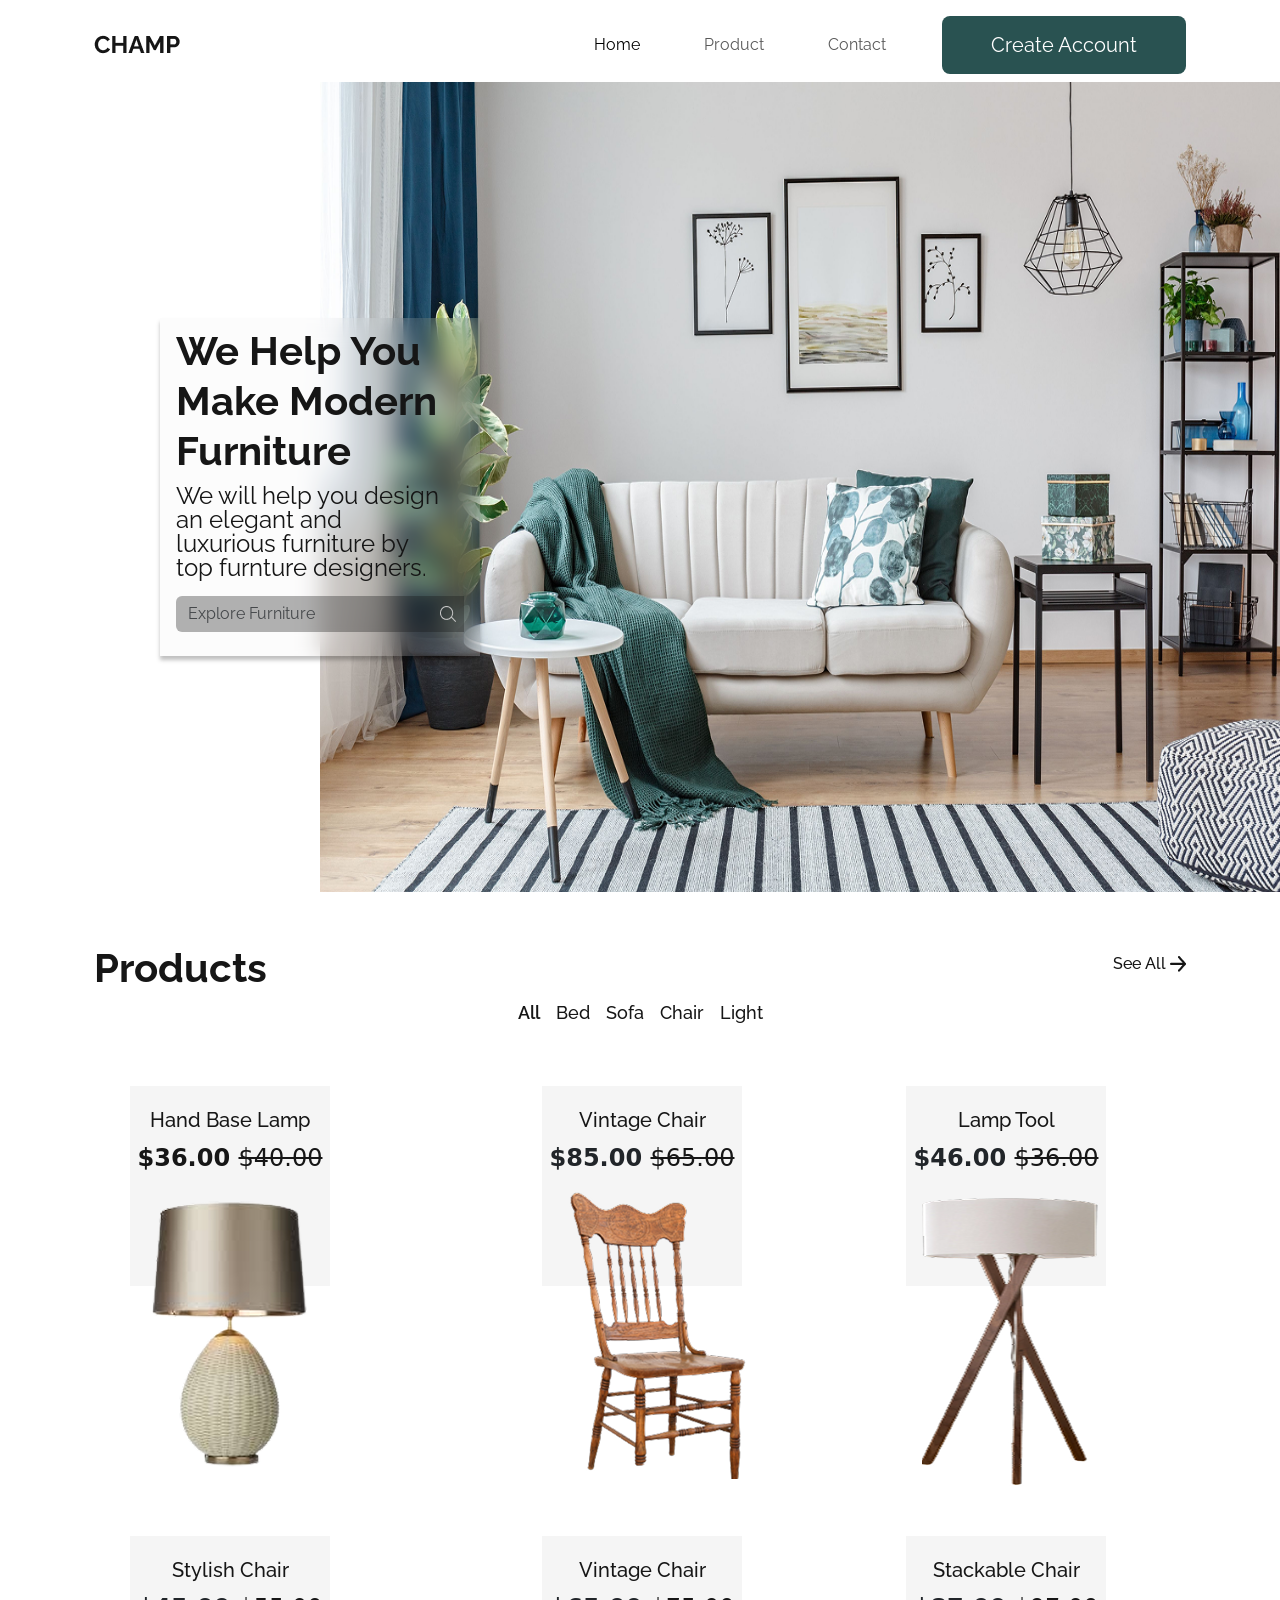
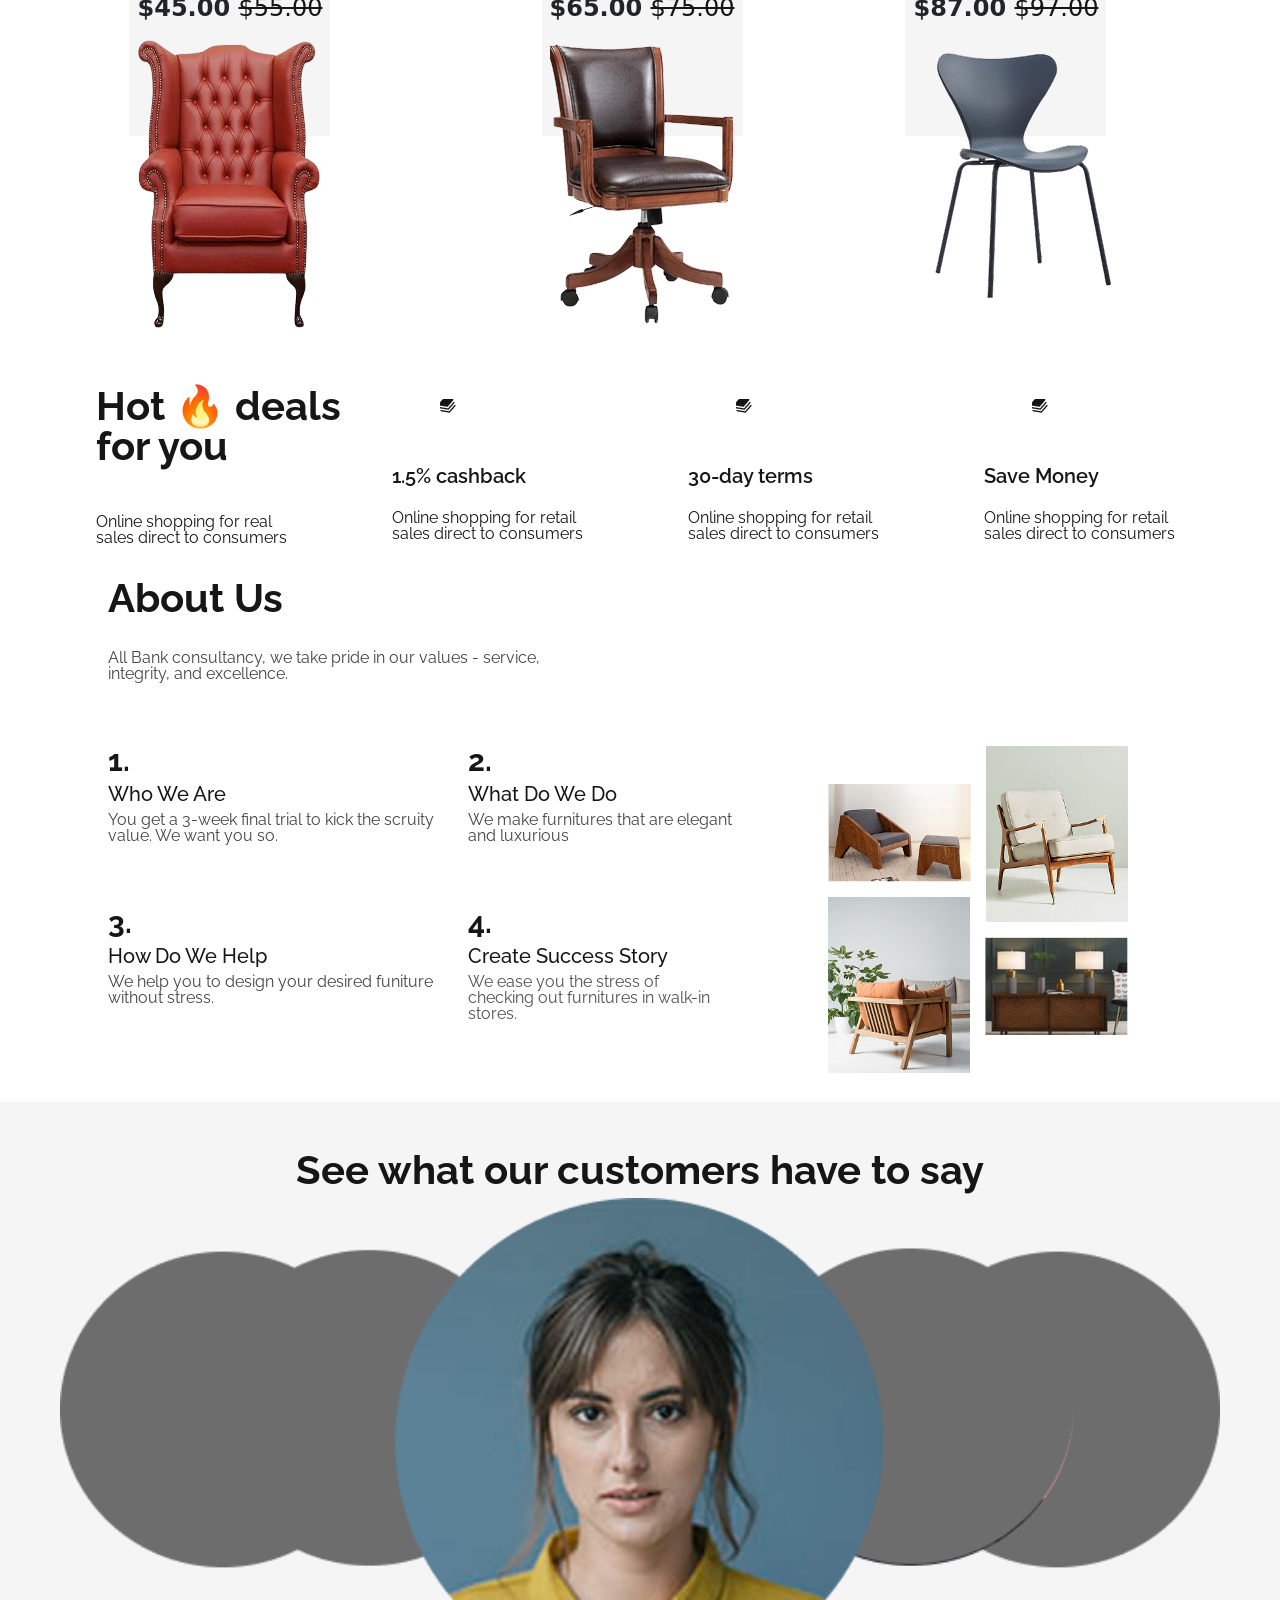
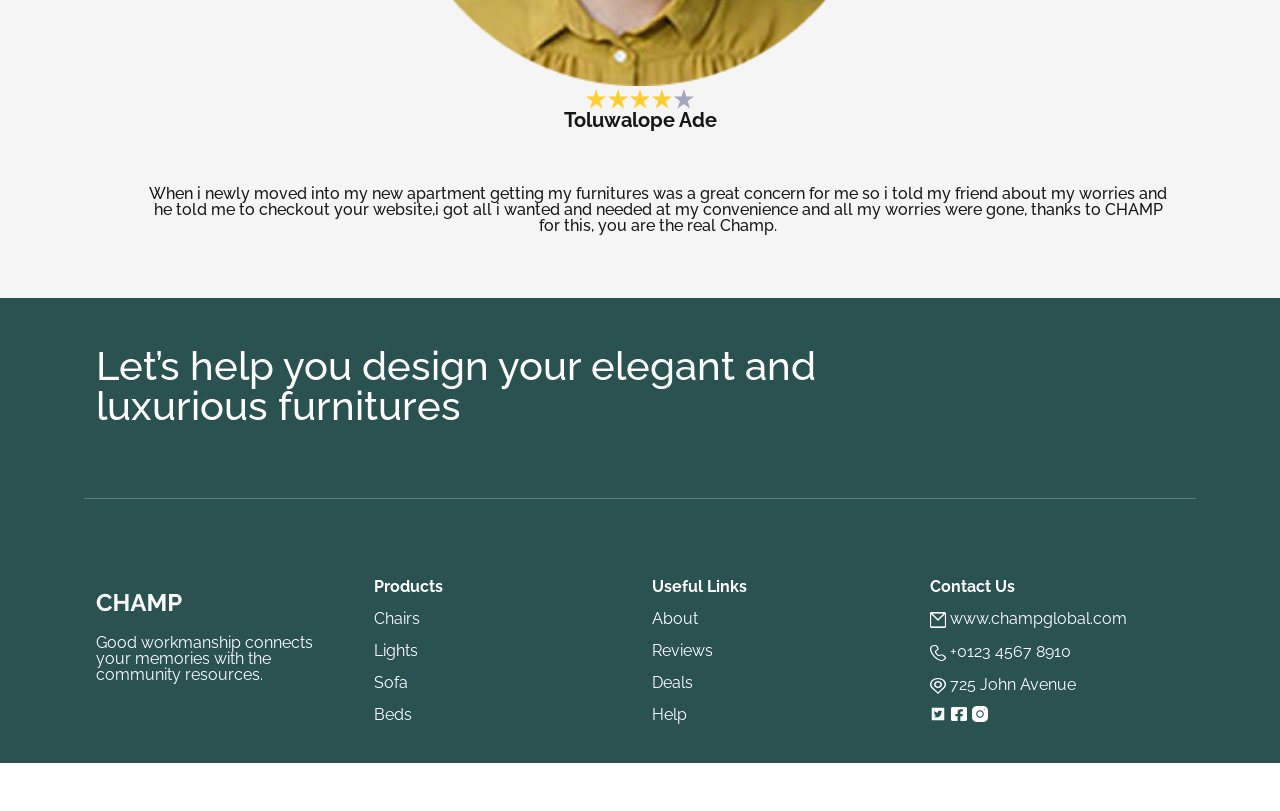
==== Documents/Programming-Lesson/champ/index.html @ 99aae1b8 "Initial commit" ====
<!DOCTYPE html>
<html lang="en">

<head>
    <meta charset="UTF-8">
    <meta name="viewport" content="width=device-width, initial-scale=1.0">
    <title>champ landing page</title>
    <link rel="icon" href="assests/logo.png">
    <link rel="stylesheet" href="./index.css">
    <link rel="preconnect" href="https://fonts.googleapis.com">
    <link rel="preconnect" href="https://fonts.gstatic.com" crossorigin>
    <link href="https://fonts.googleapis.com/css2?family=Raleway:ital,wght@0,100..900;1,100..900&display=swap"
        rel="stylesheet">
    <link href="https://cdn.jsdelivr.net/npm/bootstrap@5.3.8/dist/css/bootstrap.min.css" rel="stylesheet"
        integrity="sha384-sRIl4kxILFvY47J16cr9ZwB07vP4J8+LH7qKQnuqkuIAvNWLzeN8tE5YBujZqJLB" crossorigin="anonymous">
    <script src="https://cdn.jsdelivr.net/npm/bootstrap@5.3.8/dist/js/bootstrap.bundle.min.js"
        integrity="sha384-FKyoEForCGlyvwx9Hj09JcYn3nv7wiPVlz7YYwJrWVcXK/BmnVDxM+D2scQbITxI"
        crossorigin="anonymous"></script>
    <style>
        :root {
            --first-color: #295251;
            --font-family-1: "Raleway", sans-serif;
            --button-size: 0.8rem 2.5rem;
            --color-1: #161616;
            --color-2: #16161654;
            --prod-bg-width: 200px;
            --prod-bg-height: 200px;
            --prod-bg: #C4C4C42B;
            --prod-min-height: 450px;
            --bg-2: #F5F5F5;
            --bg-3: #295251;
            --font: #FFFFFF;
            --pro-height: 100px;
        }


        .button-1 {
            background-color:
                var(--first-color);
        }

        .fontFamily-1 {
            font-family:
                var(--font-family-1);
        }

        .but-size {
            padding: var(--button-size);
        }

        .search-bg {
            background-color:
                var(--color-2);
        }

        .font-color {
            color:
                var(--color-1);
        }

        .mob-h {
            height:
                var(--prod-bg-height);
        }

        .mob-w {
            width: var(--prod-bg-width);
        }

        .prod-bg {
            background-color: var(--prod-bg);
        }

        .prod-min-h {
            min-height: var(--prod-min-height);
        }

        .bg-2 {
            background-color: var(--bg-2);
        }

        .bg-3 {
            background-color: var(--bg-3);
        }
        .font-color-2{
            color: var(--font);
        }
        .text-h {
            max-height: var(--pro-height);
        }
    </style>
</head>

<body id="index.html">
    <div class="w-100! pb-5">
        <section class="section-1">
            <div class="container">
                <nav class="navbar justify-content-between navbar-expand-lg d-flex pt-xl-3 nav-box">
                    <div class="container d-flex justify-content-md-between me-md-0 align-items-center flex-row"
                        id="nav-box">
                        <img src="assests/logo.png" alt="logo" class="d-inline-block align-text-top">
                        <button class="navbar-toggler" type="button" data-bs-toggle="collapse"
                            data-bs-target="#navbarSupportedContent" aria-controls="navbarSupportedContent"
                            aria-expanded="false" aria-label="Toggle navigation">
                            <span class="navbar-toggler-icon"></span>
                        </button>
                        <div class="collapse navbar-collapse ms-md-5 align-items-xl-center" id="navbarSupportedContent">
                            <ul
                                class="navbar-nav mx-auto mb-2 me-xl-0 d-flex justify-content-md-between align-items-center mb-lg-0 gap-lg-5 gap-xl-5 nav-but">
                                <li class="nav-item">
                                    <a class="nav-link active" aria-current="page" href="index.html">Home</a>
                                </li>
                                <li class="nav-item">
                                    <a class="nav-link" href="product.html">Product</a>
                                </li>
                                <li class="nav-item">
                                    <a class="nav-link" href="contact.html">Contact</a>
                                </li>
                                <li class="nav-item">
                                    <button onclick="location.href='sign-in.html'" type="button"
                                        class="btn btn-lg button-1 but-size" id="but-1">Create Account
                                    </button>
                                </li>
                            </ul>
                            <!-- <button type="button" class="btn ms-5 btn-lg" id="but-1">Work with us <img src="Assest/Arrow.png"
                                alt="arrow"></button> -->
                            <!-- <form class="d-flex">
                        <input class="form-control me-2" type="search" placeholder="Search" aria-label="Search">
                        <button class="btn btn-outline-success" type="submit">Search</button>
                    </form> -->
                        </div>
                    </div>
                </nav>
            </div>
            <div class="row-fluid d-xl-flex w-100">
                <div class="col-10 col-md-6 col-xl-3 align-self-center px-4 py-2 px-xl-3" id="search-box">
                    <h1 class="search-head font-color col-9 col-md-7 col-xl-12">We Help You Make Modern Furniture</h1>
                    <p class="search-text font-color col-10 col-md-6 col-xl-11">We will help you design an elegant and
                        luxurious furniture by top furnture designers.</p>
                    <div class="input-group mb-3 col-xl-10" id="help.html">
                        <input type="search" class="form-control border-0 font-color search-bg"
                            placeholder="Explore Furniture" aria-label="Search">
                        <img src="assests/search.png" alt=""
                            class="position-absolute end-0 top-50 translate-middle-y me-2">
                        <!-- <button class="btn btn-outline-secondary p-1 position-relative end-0 search-bg border-0" type="button" id="search-image-button">
                            <img src="assests/search.png" alt="Search" class="position-relative end-100">
                        </button> -->
                    </div>
                </div>
                <div class="col col-xl-">
                    <img src="assests/Rectangle 1.png" alt="" style="height: 90vh;" class="w-100">
                </div>
            </div>
        </section>
        <section>
            <div class="container pt-md-2 pt-xl-5">
                <div class="container d-flex justify-content-between align-items-center">
                    <div class="">
                        <h1 class="prod font-color">Products</h1>
                    </div>
                    <div class="ps-0 ps-md-0 ps-xl-0">
                        <p class="see font-color ms-xl-0"><a href="#" class="see text-decoration-none font-color">See
                                All <img src="assests/Vector.png" alt="arrow"></a></p>
                    </div>
                </div>
                <div>
                    <div class="nav-bar d-flex justify-content-center align-items-center pt-2">
                        <div class=" d-flex justify-content-between pb-3 gap-3">
                            <a href="#" class="product-type text-decoration-none active font-color"
                                aria-current="page">All</a>
                            <a href="#" class="product-type text-decoration-none font-color">Bed</a>
                            <a href="#" class="product-type text-decoration-none font-color">Sofa</a>
                            <a href="#" class="product-type text-decoration-none font-color">Chair</a>
                            <a href="#" class="product-type text-decoration-none font-color">Light</a>
                        </div>
                    </div>
                </div>
                <div class="container row pt-3 pt-xl-5 justify-content-center justify-content-md-between ">
                    <div class="prod-min-h col col-md-6 col-xl-4 px-5 mx-5 mx-md-0">
                        <div class="col-6 d-flex justify-self-center col-md-6 col-xl-4 position-relative ">
                            <div class="prod-bg min-height-50   flex-shrink-0 text-center mob-w mob-h">
                                <p class="product pt-4 font-color">Hand Base Lamp</p>
                                <p class="current-price font-color text-h">$36.00 <span class="previous-price"><del
                                            class="previous-price font-color">$40.00</del></span></p>
                            </div>
                            <div
                                class="d-flex justify-content-center position-absolute top-100 translate-middle-y pt-5">
                                <img src="assests/Product-1.png" alt="Lamp" class="mt-5 mx-2">
                            </div>
                        </div>
                    </div>
                    <div class="prod-min-h col col-md-6 col-xl-4 ps-md-5 ps-xl-5 px-5 mx-5 mx-md-0">
                        <div class="col-10 col-md-6 col-xl-4 position-relative ps-md-5 ps-xl-5">
                            <div class="prod-bg text-center mob-w mob-h">
                                <p class="product pt-4 font-color ">Vintage Chair</p>
                                <p class="current-price">$85.00 <span class="previous-price"><del
                                            class="previous-price font-color">$65.00</del></span></p>
                            </div>
                            <div
                                class="d-flex justify-content-center position-absolute top-100 translate-middle-y mt-5">
                                <img src="assests/product-2.png" alt="chair" class="mt-0 mx-4">
                            </div>
                        </div>
                    </div>
                    <div class="prod-min-h col col-md-6 col-xl-4 ps-xl-5 px-5 mx-5 mx-md-0">
                        <div class="col-10 col-md-6 col-xl-4 position-relative ps-xl-5">
                            <div class="prod-bg text-center mob-w mob-h">
                                <p class="product pt-4 font-color">Lamp Tool</p>
                                <p class="current-price">$46.00 <span class="previous-price"><del
                                            class="previous-price font-color">$36.00</del></span></p>
                            </div>
                            <div
                                class="d-flex justify-content-center position-absolute top-100 translate-middle-y mt-5">
                                <img src="assests/product-3.png" alt="Lamp Tool" class="mt-3 mx-3">
                            </div>
                        </div>
                    </div>
                    <div class="prod-min-h col col-md-6 col-xl-4 ps-md-5 ps-xl-0 px-5 mx-5 mx-md-0">
                        <div class="col-10 col-md-6 col-xl-4 position-relative ps-md-5 ps-xl-5">
                            <div class="prod-bg text-center mob-w mob-h">
                                <p class="product pt-4 font-color">Stylish Chair</p>
                                <p class="current-price">$45.00 <span class="previous-price"><del
                                            class="previous-price font-color">$55.00</del></span></p>
                            </div>
                            <div
                                class="d-flex justify-content-center 
                                position-absolute top-100 translate-middle-y mt-5 px-2">
                                <img src="assests/product-4.png" alt="Stylish chair" class="mt-0">
                            </div>
                        </div>
                    </div>
                    <div class="prod-min-h col col-md-6 col-xl-4 ps-xl-5 px-5 mx-5 mx-md-0">
                        <div class="col-10 col-md-6 col-xl-4 position-relative ps-xl-5">
                            <div class="prod-bg text-center mob-w mob-h">
                                <p class="product pt-4 font-color">Vintage Chair</p>
                                <p class="current-price">$65.00 <span class="previous-price"><del
                                            class="previous-price font-color">$75.00</del></span></p>
                            </div>
                            <div
                                class="d-flex justify-content-center position-absolute top-100 translate-middle-y mt-5">
                                <img src="assests/product-5.png" alt="Vintage chair" class="mt-0 mx-2">
                            </div>
                        </div>
                    </div>
                    <div class="prod-min-h col col-md-6 col-xl-4 ps-md-5 ps-xl-5 px-5 mx-5 mx-md-0">
                        <div class="col-10 col-md-6 col-xl-4 position-relative ps-md-5 pd-xl-5">
                            <div class="prod-bg text-center mob-w mob-h">
                                <p class="product pt-4 font-color">Stackable Chair</p>
                                <p class="current-price">$87.00 <span class="previous-price"><del
                                            class="previous-price font-color">$97.00</del></span></p>
                            </div>
                            <div
                                class="d-flex justify-content-center position-absolute top-100 translate-middle-y mt-5">
                                <img src="assests/Product-6.png" alt="Stackable Chair" class="mt-0 mx-4">
                            </div>
                        </div>
                    </div>
                </div>
            </div>
        </section>
        <section class="ps-xl-3 ps-md-5 ps-xl-5 pb-3" id="deals.html">
            <div class="row w-100 ps-5">
                <div class="col-10 col-md-10 col-xl-3">
                    <h1 class="hot font-color col-xl-12 pb-xl-4">Hot 🔥 deals for you </h1>
                    <p class="deal-text font-color col-12 pb-3 pb-xl-0 pt-xl-3 col-md-5 col-xl-9">Online shopping for
                        real sales
                        direct
                        to consumers</p>
                </div>
                <div class="col col-md-4 col-xl-3">
                    <div class="col align-self-center justify-self-center px-5 pb-2 pb-md-3 pb-xl-5 pt-xl-2">
                        <img src="assests/layer-group.png" alt="icon" class="tre" id="ici">
                    </div>
                    <h5 class="deal-head font-color col-xl-8 pb-2 pb-md-3 pb-xl-3">1.5% cashback</h5>
                    <p class="deal-text font-color col-md-9 col-xl-9">Online shopping for retail sales direct to
                        consumers</p>
                </div>
                <div class="col col-md-4 col-xl-3">
                    <div class="col align-self-center justify-self-center px-5 pb-2 pb-md-3 pb-xl-5 pt-xl-2">
                        <img src="assests/layer-group.png" alt="icon" class="tre" id="ici">
                    </div>
                    <h5 class="deal-head font-color col-xl-6 pb-2 pb-md-3 pb-xl-3">30-day terms</h5>
                    <p class="deal-text font-color col-md-9 col-xl-9">Online shopping for retail sales direct to
                        consumers</p>
                </div>
                <div class="col-6 col-md-4 col-xl-3">
                    <div class="col align-self-center justify-self-center px-5 pb-2 pb-md-3 pb-xl-5 pt-xl-2">
                        <img src="assests/layer-group.png" alt="icon" class="tre" id="ici">
                    </div>
                    <h6 class="deal-head font-color col-xl-6 pb-2 
                    pb-md-3 pb-xl-3">Save Money</h6>
                    <p class="deal-text font-color col-md-9 col-xl-9">Online shopping for retail sales direct to
                        consumers</p>
                </div>
            </div>
        </section>
        <section class="" id="about.html">
            <div class="container ms-md-5">
                <div class="container ps-5 w-100">
                    <div class="col">
                        <h1 class="about pb-4 pb-lg-4 font-color">About Us</h1>
                        <p class="about-text col-md-8 col-lg-6 col-xl-5 pb-4  pb-lg-5 font-color">All Bank consultancy, we take pride in our values - service,
                            integrity,
                            and excellence.</p>
                    </div>
                    <div class="row">
                        <div class="col-xl-8">
                            <div class="row">
                                <div class="col-6 col-xl-6">
                                    <h1 class="num font-color">1.</h1>
                                    <h3 class="about-head font-color">Who We Are</h3>
                                    <p class="about-text pb-4  pb-lg-5  col-md-8 col-xl-12 font-color">You get a 3-week final trial to
                                        kick the
                                        scruity value. We want
                                        you so. </p>
                                </div>
                                <div class="col-6 col-xl-6">
                                    <h1 class="num col-xl-6 font-color">2.</h1>
                                    <h3 class="about-head col-xl-7 font-color">What Do We Do</h3>
                                    <p class="about-text pb-4  pb-lg-5  col-md-8 col-xl-10 font-color">We make furnitures that are
                                        elegant and
                                        luxurious</p>
                                </div>
                                <div class="col col-xl-6">
                                    <h1 class="num font-color">3.</h1>
                                    <h3 class="about-head font-color">How Do We Help</h3>
                                    <p class="about-text pb-4  pb-lg-5  col-md-8 col-xl-12 font-color">We help you to design your
                                        desired funiture
                                        without stress.</p>
                                </div>
                                <div class="col col-xl-6">
                                    <h1 class="num col-xl-6 font-color">4.</h1>
                                    <h3 class="about-head col-xl-9 font-color">Create Success Story</h3>
                                    <p class="about-text pb-4  pb-lg-5  col-md-8 col-xl-9">We ease you the stress of
                                        checking out
                                        furnitures in walk-in
                                        stores.</p>
                                </div>
                            </div>
                        </div>
                        <div class="col col-xl-4 pe-5">
                            <div class="">
                                <img src="assests/Group 248.png" alt="" class="w-100">
                            </div>
                        </div>
                    </div>
                </div>
            </div>
        </section>
        <section class="container-fliud mt-3 py-5 px-2 px-md-4 px-xl-5 bg-2" id="review.html">
            <div class="row justify-content-center text-center">
                <div class="row">
                    <div class="col">
                        <h2 class="rating-head font-color">See what our customers have to say</h2>
                    </div>
                </div>
                <div class="row">
                    <div class="col">
                        <img src="assests/Rater.png" alt="rating" class="w-100">
                    </div>
                </div>
                <div class="row">
                    <div class="col">
                        <img src="assests/star.png" alt="rating">
                    </div>
                </div>
                <div class="row">
                    <div class="col">
                        <h3 class="rater font-color">Toluwalope Ade</h3>
                    </div>
                </div>
                <div class="row justify-content-center">
                    <div class="col pt-4 pt-md-4 pt-xl-5 ps-xl-5">
                        <div class="px-xl-5 text-center w-100">
                            <p class="rate-text font-color">When i newly moved into my new apartment
                                getting my furnitures was a great concern for me so i
                                told my friend about
                                my worries and he told me to checkout your website,i got all i wanted and needed at my
                                convenience
                                and all my worries were gone, thanks to CHAMP for this, you are the real Champ.</p>
                        </div>
                    </div>
                </div>
            </div>
        </section>
        <section class="container-fluid py-3 px-md-5 pt-xl-5 bg-3">
            <div class="row px-xl-5">
                <div class="col-12 pb-3 col-xl-10 pb-xl-5">
                    <h1 class="let font-color-2 col-xl-10 pb-xl-3">Let’s help you design your elegant and luxurious furnitures</h1>
                </div>
                <hr class="font-color-2 pb-xl-5">
                <div class="col pt-xl-3">
                    <div class="row">
                        <div class="col-10 col-xl-3">
                            <img src="assests/Frame 1.png" alt="logo" class="">
                            <h1 class="col col-xl-12 footer-text font-color-2 py-3 py-xl-2">Good workmanship connects your memories with the community resources.</h1>
                        </div>
                        <div class="col-6 col-md-4 col-xl-3">
                            <h3 class="footer-head font-color-2">Products</h3>
                            <ul class="list-unstyled">
                                <li class="footer-text font-color-2 py-2">Chairs</li>
                                <li class="footer-text font-color-2 py-2">Lights</li>
                                <li class="footer-text font-color-2 py-2">Sofa</li>
                                <li class="footer-text font-color-2 py-2">Beds</li>
                            </ul>
                        </div>
                        <div class="col-6 col-md-4 col-xl-3">
                            <h3 class="footer-head font-color-2">Useful Links</h3>
                            <ul class="list-unstyled text-decoration-none">
                                <li class="footer-text font-color-2 py-2"><a href="#about.html" class="text-decoration-none font-color-2">About</a></li>
                                <li class="footer-text font-color-2 py-2"><a href="#review.html" class="text-decoration-none font-color-2">Reviews</a></li>
                                <li class="footer-text font-color-2 py-2"><a href="#deals.html" class="text-decoration-none font-color-2">Deals</a></li>
                                <li class="footer-text font-color-2 py-2"><a href="#help.html" class="text-decoration-none font-color-2">Help</a></li>
                            </ul>
                        </div>
                        <div class="col col-md-4 col-xl-3">
                            <h3 class="footer-head font-color-2">Contact Us</h3>
                            <ul class="list-unstyled">
                                <li class="footer-text font-color-2 py-2"><img src="assests/mail.png" alt="mail"> www.champglobal.com</li>
                                <li class="footer-text font-color-2 py-2"><img src="assests/phone.png" alt="phone"> +0123 4567 8910</li>
                                <li class="footer-text font-color-2 py-2"><img src="assests/location.png" alt="location"> 725 John Avenue</li>
                                <li><img src="assests/ant-design_twitter-square-filled.png" alt="twitter">
                                    <img src="assests/fa-brands_facebook-square.png" alt="facebook">
                                    <img src="assests/teenyicons_instagram-solid.png" alt="instagram">
                                </li>
                            </ul>
                        </div>
                    </div>
                </div>
            </div>
        </section>
    </div>

</body>

</html>
---- Documents/Programming-Lesson/champ/index.css ----
.section-1 {
    height: 100vh;
}


.nav-item {
    font-family: "Raleway", sans-serif;
    font-weight: 400;
    font-style: Regular;
    font-size: 16px;
    leading-trim: NONE;
    line-height: 100%;
    letter-spacing: 0%;
}

#but-1{
    background-color: #295251;
    padding: 0.8rem 3rem;
    color: #ffffff;
}

#but-1:active,
#but-1:focus {
    background-color: #295251;
    padding: 1rem 3rem;
    color: #ffffff;
}


#search-box {
    background-color: rgba(225, 225, 225, 0.1);
    backdrop-filter: blur(12px);
    -webkit-backdrop-filter: blur(12px);
    border: 1px solid #ffffff;
    box-shadow: 0px 4px 4px 0px #00000040;

    @media screen and (max-width:1199px) {
        position: absolute;
        top: 50%;
        left: 50%;
        transform: translate(-50%, -50%);
    }

    @media screen and (min-width: 1200px) {
        position: relative;
        left: 10rem;
        /* padding: 0 2rem ; */
        border: none;
    }
}

.search-head {
    font-family: Raleway;
    font-weight: 700;
    font-style: Bold;
    font-size: 40px;
    leading-trim: NONE;
    line-height: 50px;
    letter-spacing: 0%;
}

.search-text {
    font-family: Raleway;
    font-weight: 400;
    font-style: Regular;
    font-size: 24px;
    leading-trim: NONE;
    line-height: 100%;
    letter-spacing: 0%;

}

.input-group {
    font-family: "Raleway", sans-serif;
    font-weight: 400;
    font-style: Regular;
    font-size: 16px;
    leading-trim: NONE;
    line-height: 100%;
    letter-spacing: 0%;
    text-transform: capitalize;

}

.input-group:placeholder-shown,
.input-group::placeholder {
    font-family: "Raleway", sans-serif;
    font-weight: 400;
    font-style: Regular;
    font-size: 16px;
    leading-trim: NONE;
    line-height: 100%;
    letter-spacing: 0%;
    text-transform: capitalize;

}

/* .form-control{
    background-color: #16161654;
} */

.funiture {
    @media screen and (max-width: 1200px) {}

}

.prod {
    font-family: "Raleway", sans-serif;
    font-weight: 700;
    font-style: Bold;
    font-size: 40px;
    leading-trim: NONE;
    line-height: 100%;
    letter-spacing: 0%;

}

.see {
    font-family: "Raleway", sans-serif;
    font-weight: 500;
    font-style: Medium;
    font-size: 16px;
    leading-trim: NONE;
    line-height: 100%;
    letter-spacing: 0%;

}

.product-type {
    font-family: "Raleway", sans-serif;
    font-weight: 500;
    font-style: Medium;
    font-size: 18px;
    leading-trim: NONE;
    line-height: 100%;
    letter-spacing: 0%;

}

.product-type.active {
    font-weight: 600;
    font-style: SemiBold;
}

/* .prod-bg{
    height: 50% !important;
    width: 100%;
    background-color: red !important;
} */

.product {
    font-family: Raleway;
    font-weight: 500;
    font-style: Medium;
    font-size: 20px;
    leading-trim: NONE;
    line-height: 100%;
    letter-spacing: 3%;

}

.current-price {
    font-family: "Raleway" sans-serif;
    font-weight: 700;
    font-style: Bold;
    font-size: 24px;
    leading-trim: NONE;
    line-height: 100%;
    letter-spacing: 3%;

}

.previous-price {
    font-family: "Raleway" sans-serif;
    font-weight: 400;
    font-style: Regular;
    font-size: 24px;
    leading-trim: NONE;
    line-height: 100%;
    letter-spacing: 3%;

}

.hot {
    font-family: "Raleway", sans-serif;
    font-weight: 700;
    font-style: Bold;
    font-size: 40px;
    leading-trim: NONE;
    line-height: 100%;
    letter-spacing: 0%;

}

.deal-head {
    font-family: "Raleway", sans-serif;
    font-weight: 600;
    font-style: SemiBold;
    font-size: 20px;
    leading-trim: NONE;
    line-height: 100%;
    letter-spacing: 0%;

}

.deal-text {
    font-family: "Raleway", sans-serif;
    font-weight: 400;
    font-style: Regular;
    font-size: 16px;
    leading-trim: NONE;
    line-height: 100%;
    letter-spacing: 0%;
    background: linear-gradient(0deg, #161616, #161616),
}

.about {
    font-family: "Raleway", sans-serif;
    font-weight: 700;
    font-style: Bold;
    font-size: 40px;
    leading-trim: NONE;
    line-height: 100%;
    letter-spacing: 0%;

}

.about-text {
    font-family: "Raleway", sans-serif;
    font-weight: 400;
    font-style: Regular;
    font-size: 16px;
    leading-trim: NONE;
    line-height: 100%;
    letter-spacing: 0%;
    opacity: 0.8;

}

.about-head {
    font-family: "Raleway", sans-serif;
    font-weight: 500;
    font-style: Medium;
    font-size: 20px;
    leading-trim: NONE;
    line-height: 100%;
    letter-spacing: 0%;

}

.num {
    font-family: "Raleway", sans-serif;
    font-weight: 700;
    font-style: Bold;
    font-size: 30px;
    leading-trim: NONE;
    line-height: 100%;
    letter-spacing: 0%;

}

.rating-head {
    font-family: "Raleway", sans-serif;
    font-weight: 700;
    font-style: Bold;
    font-size: 40px;
    leading-trim: NONE;
    line-height: 100%;
    letter-spacing: 0%;
    text-align: center;
}

.rater {
    font-family: "Raleway", sans-serif;
    font-weight: 700;
    font-style: Bold;
    font-size: 20px;
    leading-trim: NONE;
    line-height: 100%;
    letter-spacing: 0%;
    text-align: center;
}

.rate-text {
    font-family: "Raleway", sans-serif;
    font-weight: 500;
    font-style: Medium;
    font-size: 16px;
    leading-trim: NONE;
    line-height: 100%;
    letter-spacing: 0%;
    text-align: center;
}

.let {
    font-family: "Raleway", sans-serif;
    font-weight: 500;
    font-style: Medium;
    font-size: 40px;
    leading-trim: NONE;
    line-height: 100%;
    letter-spacing: 0%;

}

.footer-head {
    font-family: "Raleway", sans-serif;
    font-weight: 700;
    font-style: Bold;
    font-size: 16px;
    leading-trim: NONE;
    line-height: 100%;
    letter-spacing: 3%;

}

.footer-text {
    font-family: "Raleway", sans-serif;
    font-weight: 400;
    font-style: Regular;
    font-size: 16px;
    leading-trim: NONE;
    line-height: 100%;
    letter-spacing: 0%;

}
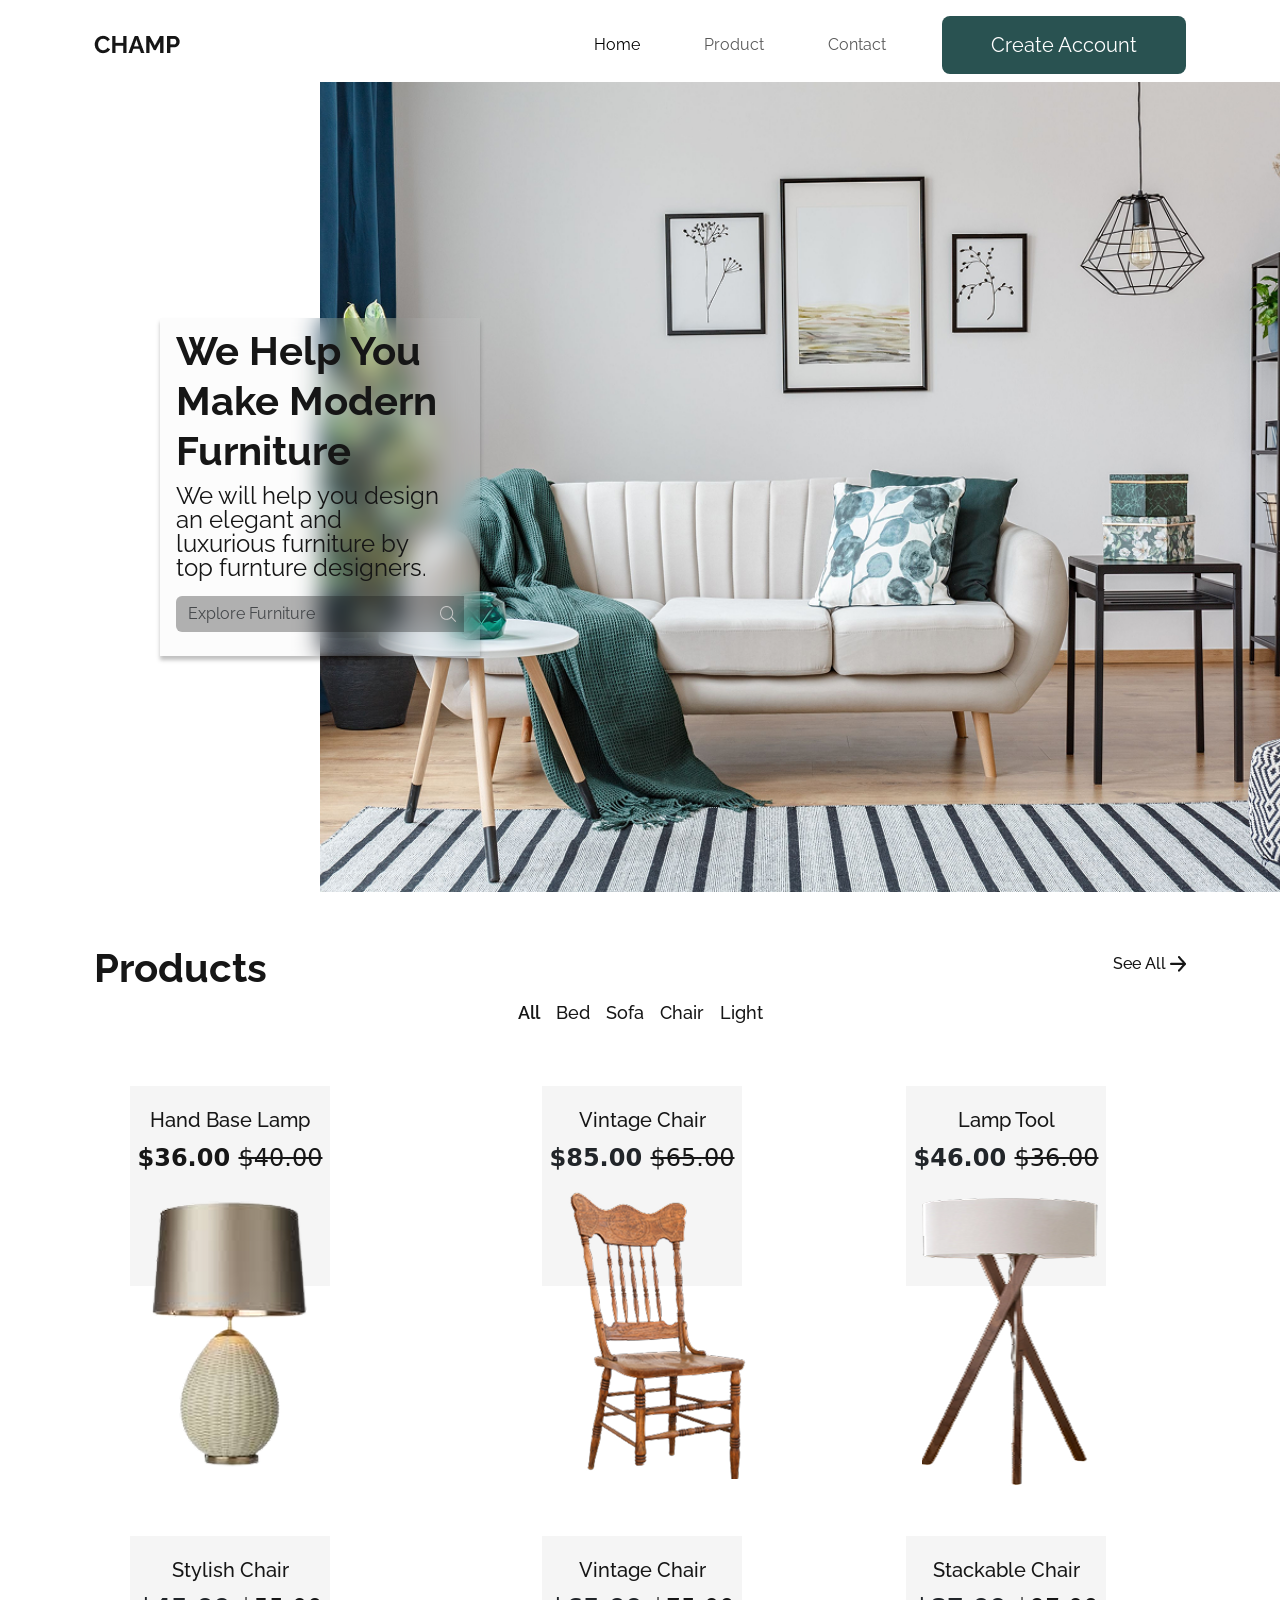
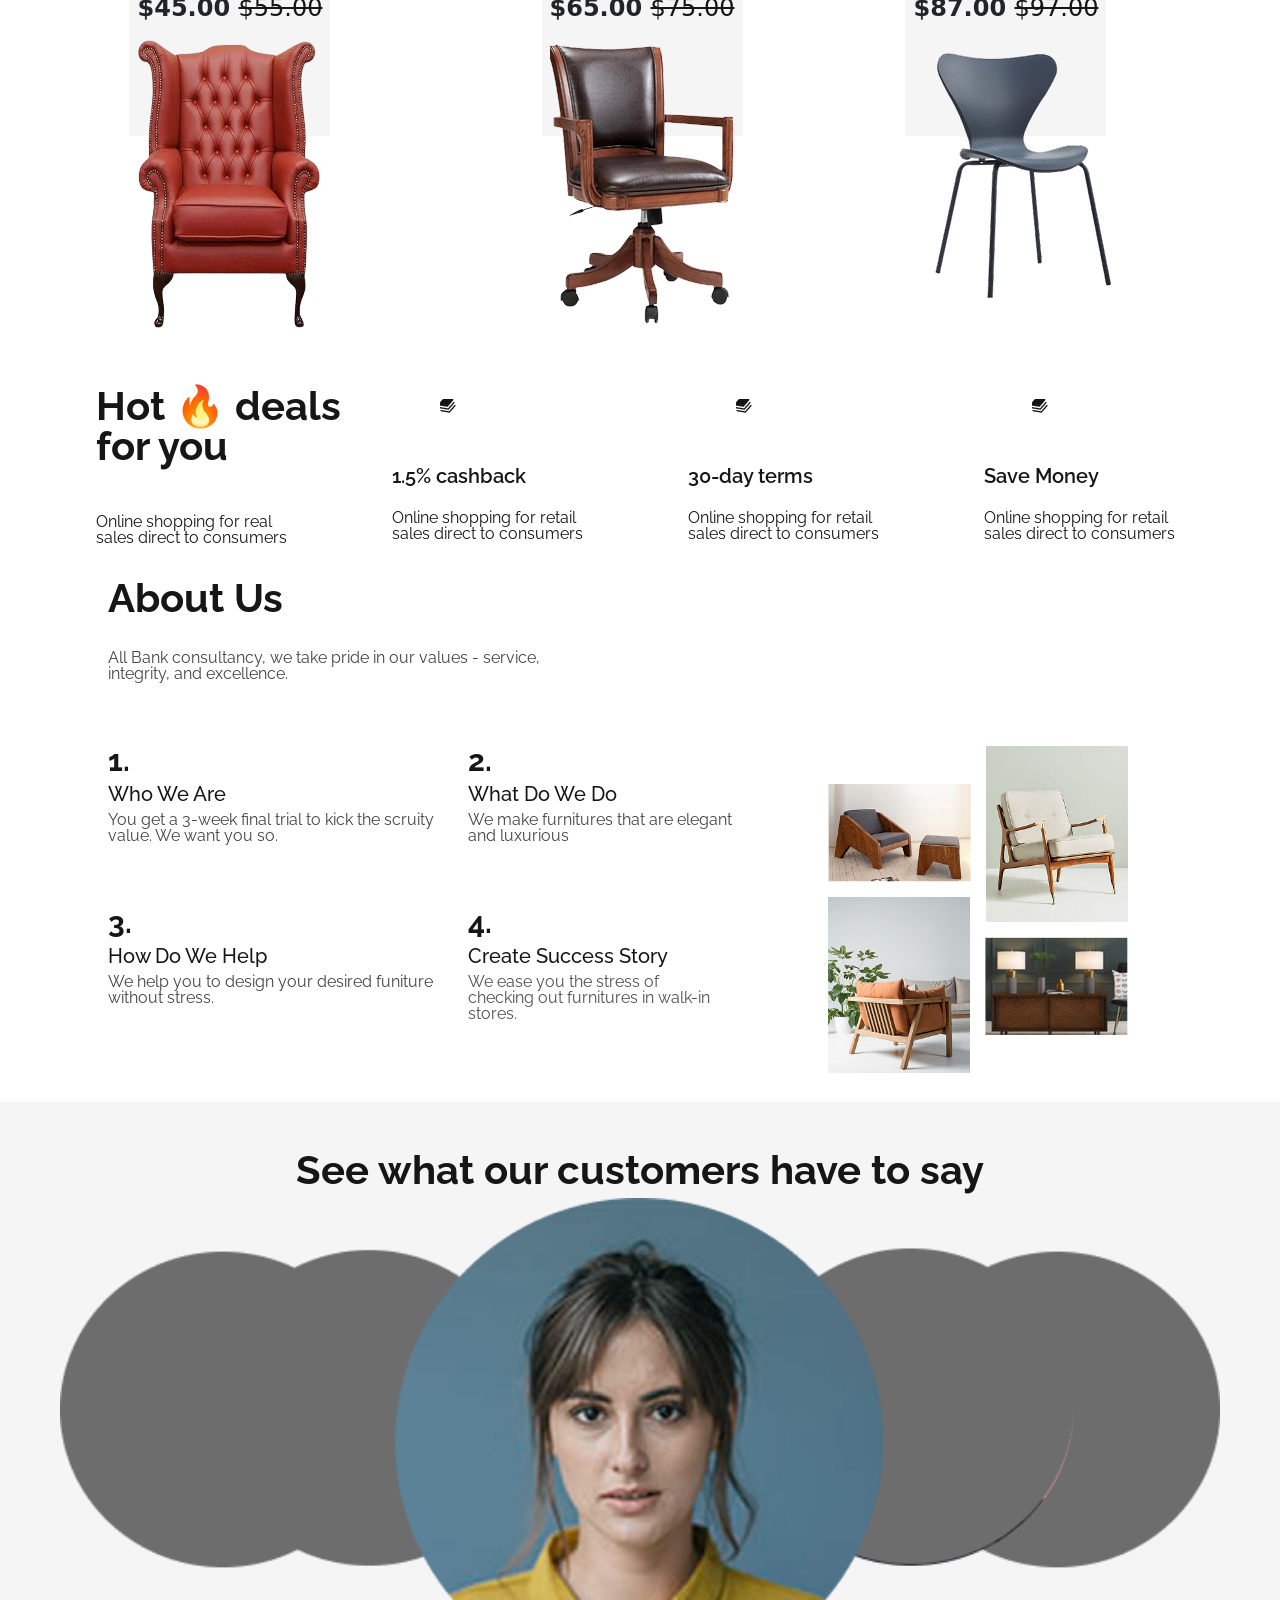
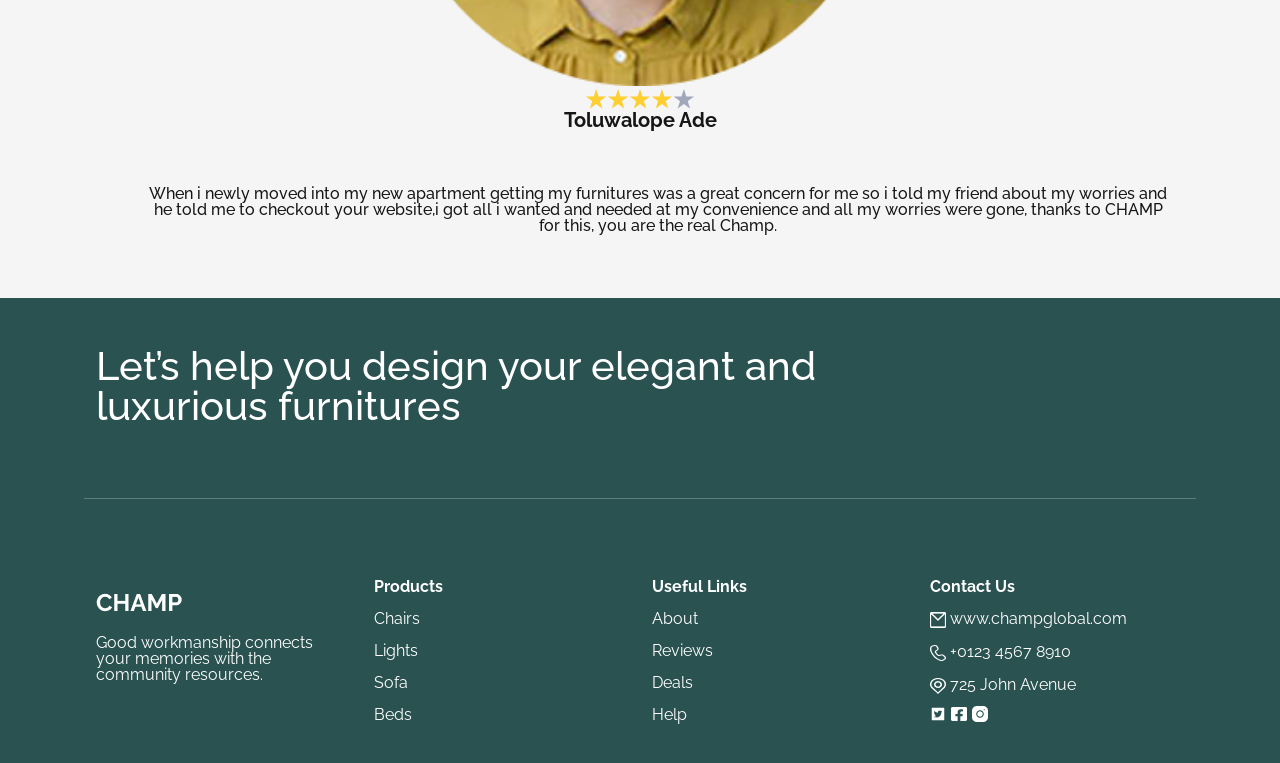
==== commit b02c864a: "fixed ovelapping menu and bg" ====
--- a/Documents/Programming-Lesson/champ/index.html
+++ b/Documents/Programming-Lesson/champ/index.html
@@ -1,436 +1,674 @@
-<!DOCTYPE html>
+<!doctype html>
 <html lang="en">
-
-<head>
-    <meta charset="UTF-8">
-    <meta name="viewport" content="width=device-width, initial-scale=1.0">
+  <head>
+    <meta charset="UTF-8" />
+    <meta name="viewport" content="width=device-width, initial-scale=1.0" />
     <title>champ landing page</title>
-    <link rel="icon" href="assests/logo.png">
-    <link rel="stylesheet" href="./index.css">
-    <link rel="preconnect" href="https://fonts.googleapis.com">
-    <link rel="preconnect" href="https://fonts.gstatic.com" crossorigin>
-    <link href="https://fonts.googleapis.com/css2?family=Raleway:ital,wght@0,100..900;1,100..900&display=swap"
-        rel="stylesheet">
-    <link href="https://cdn.jsdelivr.net/npm/bootstrap@5.3.8/dist/css/bootstrap.min.css" rel="stylesheet"
-        integrity="sha384-sRIl4kxILFvY47J16cr9ZwB07vP4J8+LH7qKQnuqkuIAvNWLzeN8tE5YBujZqJLB" crossorigin="anonymous">
-    <script src="https://cdn.jsdelivr.net/npm/bootstrap@5.3.8/dist/js/bootstrap.bundle.min.js"
-        integrity="sha384-FKyoEForCGlyvwx9Hj09JcYn3nv7wiPVlz7YYwJrWVcXK/BmnVDxM+D2scQbITxI"
-        crossorigin="anonymous"></script>
+    <link rel="icon" href="assests/logo.png" />
+    <link rel="stylesheet" href="./index.css" />
+    <link rel="preconnect" href="https://fonts.googleapis.com" />
+    <link rel="preconnect" href="https://fonts.gstatic.com" crossorigin />
+    <link
+      href="https://fonts.googleapis.com/css2?family=Raleway:ital,wght@0,100..900;1,100..900&display=swap"
+      rel="stylesheet"
+    />
+    <link
+      href="https://cdn.jsdelivr.net/npm/bootstrap@5.3.8/dist/css/bootstrap.min.css"
+      rel="stylesheet"
+      integrity="sha384-sRIl4kxILFvY47J16cr9ZwB07vP4J8+LH7qKQnuqkuIAvNWLzeN8tE5YBujZqJLB"
+      crossorigin="anonymous"
+    />
+    <script
+      src="https://cdn.jsdelivr.net/npm/bootstrap@5.3.8/dist/js/bootstrap.bundle.min.js"
+      integrity="sha384-FKyoEForCGlyvwx9Hj09JcYn3nv7wiPVlz7YYwJrWVcXK/BmnVDxM+D2scQbITxI"
+      crossorigin="anonymous"
+    ></script>
     <style>
-        :root {
-            --first-color: #295251;
-            --font-family-1: "Raleway", sans-serif;
-            --button-size: 0.8rem 2.5rem;
-            --color-1: #161616;
-            --color-2: #16161654;
-            --prod-bg-width: 200px;
-            --prod-bg-height: 200px;
-            --prod-bg: #C4C4C42B;
-            --prod-min-height: 450px;
-            --bg-2: #F5F5F5;
-            --bg-3: #295251;
-            --font: #FFFFFF;
-            --pro-height: 100px;
-        }
-
-
-        .button-1 {
-            background-color:
-                var(--first-color);
-        }
-
-        .fontFamily-1 {
-            font-family:
-                var(--font-family-1);
-        }
-
-        .but-size {
-            padding: var(--button-size);
-        }
-
-        .search-bg {
-            background-color:
-                var(--color-2);
-        }
-
-        .font-color {
-            color:
-                var(--color-1);
-        }
-
-        .mob-h {
-            height:
-                var(--prod-bg-height);
-        }
-
-        .mob-w {
-            width: var(--prod-bg-width);
-        }
-
-        .prod-bg {
-            background-color: var(--prod-bg);
-        }
-
-        .prod-min-h {
-            min-height: var(--prod-min-height);
-        }
-
-        .bg-2 {
-            background-color: var(--bg-2);
-        }
-
-        .bg-3 {
-            background-color: var(--bg-3);
-        }
-        .font-color-2{
-            color: var(--font);
-        }
-        .text-h {
-            max-height: var(--pro-height);
-        }
+      :root {
+        --first-color: #295251;
+        --font-family-1: "Raleway", sans-serif;
+        --button-size: 0.8rem 2.5rem;
+        --color-1: #161616;
+        --color-2: #16161654;
+        --prod-bg-width: 200px;
+        --prod-bg-height: 200px;
+        --prod-bg: #c4c4c42b;
+        --prod-min-height: 450px;
+        --bg-2: #f5f5f5;
+        --bg-3: #295251;
+        --font: #ffffff;
+        --pro-height: 100px;
+      }
+
+      .button-1 {
+        background-color: var(--first-color);
+      }
+
+      .fontFamily-1 {
+        font-family: var(--font-family-1);
+      }
+
+      .but-size {
+        padding: var(--button-size);
+      }
+
+      .search-bg {
+        background-color: var(--color-2);
+      }
+
+      .font-color {
+        color: var(--color-1);
+      }
+
+      .mob-h {
+        height: var(--prod-bg-height);
+      }
+
+      .mob-w {
+        width: var(--prod-bg-width);
+      }
+
+      .prod-bg {
+        background-color: var(--prod-bg);
+      }
+
+      .prod-min-h {
+        min-height: var(--prod-min-height);
+      }
+
+      .bg-2 {
+        background-color: var(--bg-2);
+      }
+
+      .bg-3 {
+        background-color: var(--bg-3);
+      }
+
+      .font-color-2 {
+        color: var(--font);
+      }
+
+      .text-h {
+        max-height: var(--pro-height);
+      }
     </style>
-</head>
-
-<body id="index.html">
-    <div class="w-100! pb-5">
-        <section class="section-1">
-            <div class="container">
-                <nav class="navbar justify-content-between navbar-expand-lg d-flex pt-xl-3 nav-box">
-                    <div class="container d-flex justify-content-md-between me-md-0 align-items-center flex-row"
-                        id="nav-box">
-                        <img src="assests/logo.png" alt="logo" class="d-inline-block align-text-top">
-                        <button class="navbar-toggler" type="button" data-bs-toggle="collapse"
-                            data-bs-target="#navbarSupportedContent" aria-controls="navbarSupportedContent"
-                            aria-expanded="false" aria-label="Toggle navigation">
-                            <span class="navbar-toggler-icon"></span>
-                        </button>
-                        <div class="collapse navbar-collapse ms-md-5 align-items-xl-center" id="navbarSupportedContent">
-                            <ul
-                                class="navbar-nav mx-auto mb-2 me-xl-0 d-flex justify-content-md-between align-items-center mb-lg-0 gap-lg-5 gap-xl-5 nav-but">
-                                <li class="nav-item">
-                                    <a class="nav-link active" aria-current="page" href="index.html">Home</a>
-                                </li>
-                                <li class="nav-item">
-                                    <a class="nav-link" href="product.html">Product</a>
-                                </li>
-                                <li class="nav-item">
-                                    <a class="nav-link" href="contact.html">Contact</a>
-                                </li>
-                                <li class="nav-item">
-                                    <button onclick="location.href='sign-in.html'" type="button"
-                                        class="btn btn-lg button-1 but-size" id="but-1">Create Account
-                                    </button>
-                                </li>
-                            </ul>
-                            <!-- <button type="button" class="btn ms-5 btn-lg" id="but-1">Work with us <img src="Assest/Arrow.png"
+  </head>
+
+  <body id="index.html">
+    <div class="w-100!">
+      <section class="section-1">
+        <div class="container">
+          <nav
+            class="navbar justify-content-between navbar-expand-lg d-flex pt-xl-3 nav-box"
+          >
+            <div
+              class="container d-flex justify-content-md-between me-md-0 align-items-center flex-row"
+              id="nav-box"
+            >
+              <img
+                src="assests/logo.png"
+                alt="logo"
+                class="d-inline-block align-text-top"
+              />
+              <button
+                class="navbar-toggler"
+                type="button"
+                data-bs-toggle="collapse"
+                data-bs-target="#navbarSupportedContent"
+                aria-controls="navbarSupportedContent"
+                aria-expanded="false"
+                aria-label="Toggle navigation"
+              >
+                <span class="navbar-toggler-icon"></span>
+              </button>
+              <div
+                class="collapse navbar-collapse pb-5 pb-lg-0 ms-md-5 align-items-xl-center menu"
+                id="navbarSupportedContent"
+              >
+                <ul
+                  class="navbar-nav mx-auto mb-2 me-xl-0 d-flex justify-content-md-between align-items-center mb-lg-0 gap-lg-5 gap-xl-5 nav-but"
+                >
+                  <li class="nav-item">
+                    <a
+                      class="nav-link active"
+                      aria-current="page"
+                      href="index.html"
+                      >Home</a
+                    >
+                  </li>
+                  <li class="nav-item">
+                    <a class="nav-link" href="product.html">Product</a>
+                  </li>
+                  <li class="nav-item">
+                    <a class="nav-link" href="contact.html">Contact</a>
+                  </li>
+                  <li class="nav-item">
+                    <button
+                      onclick="location.href = 'sign-in.html'"
+                      type="button"
+                      class="btn btn-lg button-1 but-size"
+                      id="but-1"
+                    >
+                      Create Account
+                    </button>
+                  </li>
+                </ul>
+                <!-- <button type="button" class="btn ms-5 btn-lg" id="but-1">Work with us <img src="Assest/Arrow.png"
                                 alt="arrow"></button> -->
-                            <!-- <form class="d-flex">
+                <!-- <form class="d-flex">
                         <input class="form-control me-2" type="search" placeholder="Search" aria-label="Search">
                         <button class="btn btn-outline-success" type="submit">Search</button>
                     </form> -->
-                        </div>
-                    </div>
-                </nav>
-            </div>
-            <div class="row-fluid d-xl-flex w-100">
-                <div class="col-10 col-md-6 col-xl-3 align-self-center px-4 py-2 px-xl-3" id="search-box">
-                    <h1 class="search-head font-color col-9 col-md-7 col-xl-12">We Help You Make Modern Furniture</h1>
-                    <p class="search-text font-color col-10 col-md-6 col-xl-11">We will help you design an elegant and
-                        luxurious furniture by top furnture designers.</p>
-                    <div class="input-group mb-3 col-xl-10" id="help.html">
-                        <input type="search" class="form-control border-0 font-color search-bg"
-                            placeholder="Explore Furniture" aria-label="Search">
-                        <img src="assests/search.png" alt=""
-                            class="position-absolute end-0 top-50 translate-middle-y me-2">
-                        <!-- <button class="btn btn-outline-secondary p-1 position-relative end-0 search-bg border-0" type="button" id="search-image-button">
-                            <img src="assests/search.png" alt="Search" class="position-relative end-100">
-                        </button> -->
-                    </div>
-                </div>
-                <div class="col col-xl-">
-                    <img src="assests/Rectangle 1.png" alt="" style="height: 90vh;" class="w-100">
-                </div>
-            </div>
-        </section>
-        <section>
-            <div class="container pt-md-2 pt-xl-5">
-                <div class="container d-flex justify-content-between align-items-center">
-                    <div class="">
-                        <h1 class="prod font-color">Products</h1>
-                    </div>
-                    <div class="ps-0 ps-md-0 ps-xl-0">
-                        <p class="see font-color ms-xl-0"><a href="#" class="see text-decoration-none font-color">See
-                                All <img src="assests/Vector.png" alt="arrow"></a></p>
-                    </div>
-                </div>
-                <div>
-                    <div class="nav-bar d-flex justify-content-center align-items-center pt-2">
-                        <div class=" d-flex justify-content-between pb-3 gap-3">
-                            <a href="#" class="product-type text-decoration-none active font-color"
-                                aria-current="page">All</a>
-                            <a href="#" class="product-type text-decoration-none font-color">Bed</a>
-                            <a href="#" class="product-type text-decoration-none font-color">Sofa</a>
-                            <a href="#" class="product-type text-decoration-none font-color">Chair</a>
-                            <a href="#" class="product-type text-decoration-none font-color">Light</a>
-                        </div>
-                    </div>
-                </div>
-                <div class="container row pt-3 pt-xl-5 justify-content-center justify-content-md-between ">
-                    <div class="prod-min-h col col-md-6 col-xl-4 px-5 mx-5 mx-md-0">
-                        <div class="col-6 d-flex justify-self-center col-md-6 col-xl-4 position-relative ">
-                            <div class="prod-bg min-height-50   flex-shrink-0 text-center mob-w mob-h">
-                                <p class="product pt-4 font-color">Hand Base Lamp</p>
-                                <p class="current-price font-color text-h">$36.00 <span class="previous-price"><del
-                                            class="previous-price font-color">$40.00</del></span></p>
-                            </div>
-                            <div
-                                class="d-flex justify-content-center position-absolute top-100 translate-middle-y pt-5">
-                                <img src="assests/Product-1.png" alt="Lamp" class="mt-5 mx-2">
-                            </div>
-                        </div>
-                    </div>
-                    <div class="prod-min-h col col-md-6 col-xl-4 ps-md-5 ps-xl-5 px-5 mx-5 mx-md-0">
-                        <div class="col-10 col-md-6 col-xl-4 position-relative ps-md-5 ps-xl-5">
-                            <div class="prod-bg text-center mob-w mob-h">
-                                <p class="product pt-4 font-color ">Vintage Chair</p>
-                                <p class="current-price">$85.00 <span class="previous-price"><del
-                                            class="previous-price font-color">$65.00</del></span></p>
-                            </div>
-                            <div
-                                class="d-flex justify-content-center position-absolute top-100 translate-middle-y mt-5">
-                                <img src="assests/product-2.png" alt="chair" class="mt-0 mx-4">
-                            </div>
-                        </div>
-                    </div>
-                    <div class="prod-min-h col col-md-6 col-xl-4 ps-xl-5 px-5 mx-5 mx-md-0">
-                        <div class="col-10 col-md-6 col-xl-4 position-relative ps-xl-5">
-                            <div class="prod-bg text-center mob-w mob-h">
-                                <p class="product pt-4 font-color">Lamp Tool</p>
-                                <p class="current-price">$46.00 <span class="previous-price"><del
-                                            class="previous-price font-color">$36.00</del></span></p>
-                            </div>
-                            <div
-                                class="d-flex justify-content-center position-absolute top-100 translate-middle-y mt-5">
-                                <img src="assests/product-3.png" alt="Lamp Tool" class="mt-3 mx-3">
-                            </div>
-                        </div>
-                    </div>
-                    <div class="prod-min-h col col-md-6 col-xl-4 ps-md-5 ps-xl-0 px-5 mx-5 mx-md-0">
-                        <div class="col-10 col-md-6 col-xl-4 position-relative ps-md-5 ps-xl-5">
-                            <div class="prod-bg text-center mob-w mob-h">
-                                <p class="product pt-4 font-color">Stylish Chair</p>
-                                <p class="current-price">$45.00 <span class="previous-price"><del
-                                            class="previous-price font-color">$55.00</del></span></p>
-                            </div>
-                            <div
-                                class="d-flex justify-content-center 
-                                position-absolute top-100 translate-middle-y mt-5 px-2">
-                                <img src="assests/product-4.png" alt="Stylish chair" class="mt-0">
-                            </div>
-                        </div>
-                    </div>
-                    <div class="prod-min-h col col-md-6 col-xl-4 ps-xl-5 px-5 mx-5 mx-md-0">
-                        <div class="col-10 col-md-6 col-xl-4 position-relative ps-xl-5">
-                            <div class="prod-bg text-center mob-w mob-h">
-                                <p class="product pt-4 font-color">Vintage Chair</p>
-                                <p class="current-price">$65.00 <span class="previous-price"><del
-                                            class="previous-price font-color">$75.00</del></span></p>
-                            </div>
-                            <div
-                                class="d-flex justify-content-center position-absolute top-100 translate-middle-y mt-5">
-                                <img src="assests/product-5.png" alt="Vintage chair" class="mt-0 mx-2">
-                            </div>
-                        </div>
-                    </div>
-                    <div class="prod-min-h col col-md-6 col-xl-4 ps-md-5 ps-xl-5 px-5 mx-5 mx-md-0">
-                        <div class="col-10 col-md-6 col-xl-4 position-relative ps-md-5 pd-xl-5">
-                            <div class="prod-bg text-center mob-w mob-h">
-                                <p class="product pt-4 font-color">Stackable Chair</p>
-                                <p class="current-price">$87.00 <span class="previous-price"><del
-                                            class="previous-price font-color">$97.00</del></span></p>
-                            </div>
-                            <div
-                                class="d-flex justify-content-center position-absolute top-100 translate-middle-y mt-5">
-                                <img src="assests/Product-6.png" alt="Stackable Chair" class="mt-0 mx-4">
-                            </div>
-                        </div>
-                    </div>
-                </div>
-            </div>
-        </section>
-        <section class="ps-xl-3 ps-md-5 ps-xl-5 pb-3" id="deals.html">
-            <div class="row w-100 ps-5">
-                <div class="col-10 col-md-10 col-xl-3">
-                    <h1 class="hot font-color col-xl-12 pb-xl-4">Hot 🔥 deals for you </h1>
-                    <p class="deal-text font-color col-12 pb-3 pb-xl-0 pt-xl-3 col-md-5 col-xl-9">Online shopping for
-                        real sales
-                        direct
-                        to consumers</p>
-                </div>
-                <div class="col col-md-4 col-xl-3">
-                    <div class="col align-self-center justify-self-center px-5 pb-2 pb-md-3 pb-xl-5 pt-xl-2">
-                        <img src="assests/layer-group.png" alt="icon" class="tre" id="ici">
-                    </div>
-                    <h5 class="deal-head font-color col-xl-8 pb-2 pb-md-3 pb-xl-3">1.5% cashback</h5>
-                    <p class="deal-text font-color col-md-9 col-xl-9">Online shopping for retail sales direct to
-                        consumers</p>
-                </div>
-                <div class="col col-md-4 col-xl-3">
-                    <div class="col align-self-center justify-self-center px-5 pb-2 pb-md-3 pb-xl-5 pt-xl-2">
-                        <img src="assests/layer-group.png" alt="icon" class="tre" id="ici">
-                    </div>
-                    <h5 class="deal-head font-color col-xl-6 pb-2 pb-md-3 pb-xl-3">30-day terms</h5>
-                    <p class="deal-text font-color col-md-9 col-xl-9">Online shopping for retail sales direct to
-                        consumers</p>
-                </div>
-                <div class="col-6 col-md-4 col-xl-3">
-                    <div class="col align-self-center justify-self-center px-5 pb-2 pb-md-3 pb-xl-5 pt-xl-2">
-                        <img src="assests/layer-group.png" alt="icon" class="tre" id="ici">
-                    </div>
-                    <h6 class="deal-head font-color col-xl-6 pb-2 
-                    pb-md-3 pb-xl-3">Save Money</h6>
-                    <p class="deal-text font-color col-md-9 col-xl-9">Online shopping for retail sales direct to
-                        consumers</p>
-                </div>
-            </div>
-        </section>
-        <section class="" id="about.html">
-            <div class="container ms-md-5">
-                <div class="container ps-5 w-100">
-                    <div class="col">
-                        <h1 class="about pb-4 pb-lg-4 font-color">About Us</h1>
-                        <p class="about-text col-md-8 col-lg-6 col-xl-5 pb-4  pb-lg-5 font-color">All Bank consultancy, we take pride in our values - service,
-                            integrity,
-                            and excellence.</p>
-                    </div>
-                    <div class="row">
-                        <div class="col-xl-8">
-                            <div class="row">
-                                <div class="col-6 col-xl-6">
-                                    <h1 class="num font-color">1.</h1>
-                                    <h3 class="about-head font-color">Who We Are</h3>
-                                    <p class="about-text pb-4  pb-lg-5  col-md-8 col-xl-12 font-color">You get a 3-week final trial to
-                                        kick the
-                                        scruity value. We want
-                                        you so. </p>
-                                </div>
-                                <div class="col-6 col-xl-6">
-                                    <h1 class="num col-xl-6 font-color">2.</h1>
-                                    <h3 class="about-head col-xl-7 font-color">What Do We Do</h3>
-                                    <p class="about-text pb-4  pb-lg-5  col-md-8 col-xl-10 font-color">We make furnitures that are
-                                        elegant and
-                                        luxurious</p>
-                                </div>
-                                <div class="col col-xl-6">
-                                    <h1 class="num font-color">3.</h1>
-                                    <h3 class="about-head font-color">How Do We Help</h3>
-                                    <p class="about-text pb-4  pb-lg-5  col-md-8 col-xl-12 font-color">We help you to design your
-                                        desired funiture
-                                        without stress.</p>
-                                </div>
-                                <div class="col col-xl-6">
-                                    <h1 class="num col-xl-6 font-color">4.</h1>
-                                    <h3 class="about-head col-xl-9 font-color">Create Success Story</h3>
-                                    <p class="about-text pb-4  pb-lg-5  col-md-8 col-xl-9">We ease you the stress of
-                                        checking out
-                                        furnitures in walk-in
-                                        stores.</p>
-                                </div>
-                            </div>
-                        </div>
-                        <div class="col col-xl-4 pe-5">
-                            <div class="">
-                                <img src="assests/Group 248.png" alt="" class="w-100">
-                            </div>
-                        </div>
-                    </div>
-                </div>
-            </div>
-        </section>
-        <section class="container-fliud mt-3 py-5 px-2 px-md-4 px-xl-5 bg-2" id="review.html">
-            <div class="row justify-content-center text-center">
+              </div>
+            </div>
+          </nav>
+        </div>
+        <div class="row-fluid d-xl-flex w-100">
+          <div
+            class="col-10 col-md-6 col-xl-3 align-self-center px-4 py-2 px-xl-3"
+            id="search-box"
+          >
+            <h1 class="search-head font-color col-9 col-md-7 col-xl-12">
+              We Help You Make Modern Furniture
+            </h1>
+            <p class="search-text font-color col-10 col-md-6 col-xl-11">
+              We will help you design an elegant and luxurious furniture by top
+              furnture designers.
+            </p>
+            <div class="input-group mb-3 col-xl-10" id="help.html">
+              <input
+                type="search"
+                class="form-control border-0 font-color search-bg"
+                placeholder="Explore Furniture"
+                aria-label="Search"
+              />
+              <img
+                src="assests/search.png"
+                alt=""
+                class="position-absolute end-0 top-50 translate-middle-y me-2"
+              />
+            </div>
+          </div>
+          <div class="col col-xl- rec-box">
+            <img
+              src="assests/Rectangle 1.png"
+              alt=""
+              style="height: 90vh"
+              class="w-100 rec"
+            />
+          </div>
+        </div>
+      </section>
+      <section>
+        <div class="container pt-md-2 pt-xl-5">
+          <div
+            class="container d-flex justify-content-between align-items-center"
+          >
+            <div class="">
+              <h1 class="prod font-color">Products</h1>
+            </div>
+            <div class="ps-0 ps-md-0 ps-xl-0">
+              <p class="see font-color ms-xl-0">
+                <a href="#" class="see text-decoration-none font-color"
+                  >See All <img src="assests/Vector.png" alt="arrow"
+                /></a>
+              </p>
+            </div>
+          </div>
+          <div>
+            <div
+              class="nav-bar d-flex justify-content-center align-items-center pt-2"
+            >
+              <div class="d-flex justify-content-between pb-3 gap-3">
+                <a
+                  href="#"
+                  class="product-type text-decoration-none active font-color"
+                  aria-current="page"
+                  >All</a
+                >
+                <a href="#" class="product-type text-decoration-none font-color"
+                  >Bed</a
+                >
+                <a href="#" class="product-type text-decoration-none font-color"
+                  >Sofa</a
+                >
+                <a href="#" class="product-type text-decoration-none font-color"
+                  >Chair</a
+                >
+                <a href="#" class="product-type text-decoration-none font-color"
+                  >Light</a
+                >
+              </div>
+            </div>
+          </div>
+          <div
+            class="container row pt-3 pt-xl-5 justify-content-center justify-content-md-between"
+          >
+            <div class="prod-min-h col col-md-6 col-xl-4 px-5 mx-5 mx-md-0">
+              <div
+                class="col-6 d-flex justify-self-center col-md-6 col-xl-4 position-relative"
+              >
+                <div
+                  class="prod-bg min-height-50 flex-shrink-0 text-center mob-w mob-h"
+                >
+                  <p class="product pt-4 font-color">Hand Base Lamp</p>
+                  <p class="current-price font-color text-h">
+                    $36.00
+                    <span class="previous-price"
+                      ><del class="previous-price font-color">$40.00</del></span
+                    >
+                  </p>
+                </div>
+                <div
+                  class="d-flex justify-content-center position-absolute top-100 translate-middle-y pt-5"
+                >
+                  <img
+                    src="assests/Product-1.png"
+                    alt="Lamp"
+                    class="mt-5 mx-2"
+                  />
+                </div>
+              </div>
+            </div>
+            <div
+              class="prod-min-h col col-md-6 col-xl-4 ps-md-5 ps-xl-5 px-5 mx-5 mx-md-0"
+            >
+              <div
+                class="col-10 col-md-6 col-xl-4 position-relative ps-md-5 ps-xl-5"
+              >
+                <div class="prod-bg text-center mob-w mob-h">
+                  <p class="product pt-4 font-color">Vintage Chair</p>
+                  <p class="current-price">
+                    $85.00
+                    <span class="previous-price"
+                      ><del class="previous-price font-color">$65.00</del></span
+                    >
+                  </p>
+                </div>
+                <div
+                  class="d-flex justify-content-center position-absolute top-100 translate-middle-y mt-5"
+                >
+                  <img
+                    src="assests/product-2.png"
+                    alt="chair"
+                    class="mt-0 mx-4"
+                  />
+                </div>
+              </div>
+            </div>
+            <div
+              class="prod-min-h col col-md-6 col-xl-4 ps-xl-5 px-5 mx-5 mx-md-0"
+            >
+              <div class="col-10 col-md-6 col-xl-4 position-relative ps-xl-5">
+                <div class="prod-bg text-center mob-w mob-h">
+                  <p class="product pt-4 font-color">Lamp Tool</p>
+                  <p class="current-price">
+                    $46.00
+                    <span class="previous-price"
+                      ><del class="previous-price font-color">$36.00</del></span
+                    >
+                  </p>
+                </div>
+                <div
+                  class="d-flex justify-content-center position-absolute top-100 translate-middle-y mt-5"
+                >
+                  <img
+                    src="assests/product-3.png"
+                    alt="Lamp Tool"
+                    class="mt-3 mx-3"
+                  />
+                </div>
+              </div>
+            </div>
+            <div
+              class="prod-min-h col col-md-6 col-xl-4 ps-md-5 ps-xl-0 px-5 mx-5 mx-md-0"
+            >
+              <div
+                class="col-10 col-md-6 col-xl-4 position-relative ps-md-5 ps-xl-5"
+              >
+                <div class="prod-bg text-center mob-w mob-h">
+                  <p class="product pt-4 font-color">Stylish Chair</p>
+                  <p class="current-price">
+                    $45.00
+                    <span class="previous-price"
+                      ><del class="previous-price font-color">$55.00</del></span
+                    >
+                  </p>
+                </div>
+                <div
+                  class="d-flex justify-content-center position-absolute top-100 translate-middle-y mt-5 px-2"
+                >
+                  <img
+                    src="assests/product-4.png"
+                    alt="Stylish chair"
+                    class="mt-0"
+                  />
+                </div>
+              </div>
+            </div>
+            <div
+              class="prod-min-h col col-md-6 col-xl-4 ps-xl-5 px-5 mx-5 mx-md-0"
+            >
+              <div class="col-10 col-md-6 col-xl-4 position-relative ps-xl-5">
+                <div class="prod-bg text-center mob-w mob-h">
+                  <p class="product pt-4 font-color">Vintage Chair</p>
+                  <p class="current-price">
+                    $65.00
+                    <span class="previous-price"
+                      ><del class="previous-price font-color">$75.00</del></span
+                    >
+                  </p>
+                </div>
+                <div
+                  class="d-flex justify-content-center position-absolute top-100 translate-middle-y mt-5"
+                >
+                  <img
+                    src="assests/product-5.png"
+                    alt="Vintage chair"
+                    class="mt-0 mx-2"
+                  />
+                </div>
+              </div>
+            </div>
+            <div
+              class="prod-min-h col col-md-6 col-xl-4 ps-md-5 ps-xl-5 px-5 mx-5 mx-md-0"
+            >
+              <div
+                class="col-10 col-md-6 col-xl-4 position-relative ps-md-5 pd-xl-5"
+              >
+                <div class="prod-bg text-center mob-w mob-h">
+                  <p class="product pt-4 font-color">Stackable Chair</p>
+                  <p class="current-price">
+                    $87.00
+                    <span class="previous-price"
+                      ><del class="previous-price font-color">$97.00</del></span
+                    >
+                  </p>
+                </div>
+                <div
+                  class="d-flex justify-content-center position-absolute top-100 translate-middle-y mt-5"
+                >
+                  <img
+                    src="assests/Product-6.png"
+                    alt="Stackable Chair"
+                    class="mt-0 mx-4"
+                  />
+                </div>
+              </div>
+            </div>
+          </div>
+        </div>
+      </section>
+      <section class="ps-xl-3 ps-md-5 ps-xl-5 pb-3" id="deals.html">
+        <div class="row w-100 ps-5">
+          <div class="col-10 col-md-10 col-xl-3">
+            <h1 class="hot font-color col-xl-12 pb-xl-4">
+              Hot 🔥 deals for you
+            </h1>
+            <p
+              class="deal-text font-color col-12 pb-3 pb-xl-0 pt-xl-3 col-md-5 col-xl-9"
+            >
+              Online shopping for real sales direct to consumers
+            </p>
+          </div>
+          <div class="col col-md-4 col-xl-3">
+            <div
+              class="col align-self-center justify-self-center px-5 pb-2 pb-md-3 pb-xl-5 pt-xl-2"
+            >
+              <img
+                src="assests/layer-group.png"
+                alt="icon"
+                class="tre"
+                id="ici"
+              />
+            </div>
+            <h5 class="deal-head font-color col-xl-8 pb-2 pb-md-3 pb-xl-3">
+              1.5% cashback
+            </h5>
+            <p class="deal-text font-color col-md-9 col-xl-9">
+              Online shopping for retail sales direct to consumers
+            </p>
+          </div>
+          <div class="col col-md-4 col-xl-3">
+            <div
+              class="col align-self-center justify-self-center px-5 pb-2 pb-md-3 pb-xl-5 pt-xl-2"
+            >
+              <img
+                src="assests/layer-group.png"
+                alt="icon"
+                class="tre"
+                id="ici"
+              />
+            </div>
+            <h5 class="deal-head font-color col-xl-6 pb-2 pb-md-3 pb-xl-3">
+              30-day terms
+            </h5>
+            <p class="deal-text font-color col-md-9 col-xl-9">
+              Online shopping for retail sales direct to consumers
+            </p>
+          </div>
+          <div class="col-6 col-md-4 col-xl-3">
+            <div
+              class="col align-self-center justify-self-center px-5 pb-2 pb-md-3 pb-xl-5 pt-xl-2"
+            >
+              <img
+                src="assests/layer-group.png"
+                alt="icon"
+                class="tre"
+                id="ici"
+              />
+            </div>
+            <h6 class="deal-head font-color col-xl-6 pb-2 pb-md-3 pb-xl-3">
+              Save Money
+            </h6>
+            <p class="deal-text font-color col-md-9 col-xl-9">
+              Online shopping for retail sales direct to consumers
+            </p>
+          </div>
+        </div>
+      </section>
+      <section class="" id="about.html">
+        <div class="container ms-md-5">
+          <div class="container ps-5 w-100">
+            <div class="col">
+              <h1 class="about pb-4 pb-lg-4 font-color">About Us</h1>
+              <p
+                class="about-text col-md-8 col-lg-6 col-xl-5 pb-4 pb-lg-5 font-color"
+              >
+                All Bank consultancy, we take pride in our values - service,
+                integrity, and excellence.
+              </p>
+            </div>
+            <div class="row">
+              <div class="col-xl-8">
                 <div class="row">
-                    <div class="col">
-                        <h2 class="rating-head font-color">See what our customers have to say</h2>
-                    </div>
-                </div>
-                <div class="row">
-                    <div class="col">
-                        <img src="assests/Rater.png" alt="rating" class="w-100">
-                    </div>
-                </div>
-                <div class="row">
-                    <div class="col">
-                        <img src="assests/star.png" alt="rating">
-                    </div>
-                </div>
-                <div class="row">
-                    <div class="col">
-                        <h3 class="rater font-color">Toluwalope Ade</h3>
-                    </div>
-                </div>
-                <div class="row justify-content-center">
-                    <div class="col pt-4 pt-md-4 pt-xl-5 ps-xl-5">
-                        <div class="px-xl-5 text-center w-100">
-                            <p class="rate-text font-color">When i newly moved into my new apartment
-                                getting my furnitures was a great concern for me so i
-                                told my friend about
-                                my worries and he told me to checkout your website,i got all i wanted and needed at my
-                                convenience
-                                and all my worries were gone, thanks to CHAMP for this, you are the real Champ.</p>
-                        </div>
-                    </div>
-                </div>
-            </div>
-        </section>
-        <section class="container-fluid py-3 px-md-5 pt-xl-5 bg-3">
-            <div class="row px-xl-5">
-                <div class="col-12 pb-3 col-xl-10 pb-xl-5">
-                    <h1 class="let font-color-2 col-xl-10 pb-xl-3">Let’s help you design your elegant and luxurious furnitures</h1>
-                </div>
-                <hr class="font-color-2 pb-xl-5">
-                <div class="col pt-xl-3">
-                    <div class="row">
-                        <div class="col-10 col-xl-3">
-                            <img src="assests/Frame 1.png" alt="logo" class="">
-                            <h1 class="col col-xl-12 footer-text font-color-2 py-3 py-xl-2">Good workmanship connects your memories with the community resources.</h1>
-                        </div>
-                        <div class="col-6 col-md-4 col-xl-3">
-                            <h3 class="footer-head font-color-2">Products</h3>
-                            <ul class="list-unstyled">
-                                <li class="footer-text font-color-2 py-2">Chairs</li>
-                                <li class="footer-text font-color-2 py-2">Lights</li>
-                                <li class="footer-text font-color-2 py-2">Sofa</li>
-                                <li class="footer-text font-color-2 py-2">Beds</li>
-                            </ul>
-                        </div>
-                        <div class="col-6 col-md-4 col-xl-3">
-                            <h3 class="footer-head font-color-2">Useful Links</h3>
-                            <ul class="list-unstyled text-decoration-none">
-                                <li class="footer-text font-color-2 py-2"><a href="#about.html" class="text-decoration-none font-color-2">About</a></li>
-                                <li class="footer-text font-color-2 py-2"><a href="#review.html" class="text-decoration-none font-color-2">Reviews</a></li>
-                                <li class="footer-text font-color-2 py-2"><a href="#deals.html" class="text-decoration-none font-color-2">Deals</a></li>
-                                <li class="footer-text font-color-2 py-2"><a href="#help.html" class="text-decoration-none font-color-2">Help</a></li>
-                            </ul>
-                        </div>
-                        <div class="col col-md-4 col-xl-3">
-                            <h3 class="footer-head font-color-2">Contact Us</h3>
-                            <ul class="list-unstyled">
-                                <li class="footer-text font-color-2 py-2"><img src="assests/mail.png" alt="mail"> www.champglobal.com</li>
-                                <li class="footer-text font-color-2 py-2"><img src="assests/phone.png" alt="phone"> +0123 4567 8910</li>
-                                <li class="footer-text font-color-2 py-2"><img src="assests/location.png" alt="location"> 725 John Avenue</li>
-                                <li><img src="assests/ant-design_twitter-square-filled.png" alt="twitter">
-                                    <img src="assests/fa-brands_facebook-square.png" alt="facebook">
-                                    <img src="assests/teenyicons_instagram-solid.png" alt="instagram">
-                                </li>
-                            </ul>
-                        </div>
-                    </div>
-                </div>
-            </div>
-        </section>
+                  <div class="col-6 col-xl-6">
+                    <h1 class="num font-color">1.</h1>
+                    <h3 class="about-head font-color">Who We Are</h3>
+                    <p
+                      class="about-text pb-4 pb-lg-5 col-md-8 col-xl-12 font-color"
+                    >
+                      You get a 3-week final trial to kick the scruity value. We
+                      want you so.
+                    </p>
+                  </div>
+                  <div class="col-6 col-xl-6">
+                    <h1 class="num col-xl-6 font-color">2.</h1>
+                    <h3 class="about-head col-xl-7 font-color">
+                      What Do We Do
+                    </h3>
+                    <p
+                      class="about-text pb-4 pb-lg-5 col-md-8 col-xl-10 font-color"
+                    >
+                      We make furnitures that are elegant and luxurious
+                    </p>
+                  </div>
+                  <div class="col col-xl-6">
+                    <h1 class="num font-color">3.</h1>
+                    <h3 class="about-head font-color">How Do We Help</h3>
+                    <p
+                      class="about-text pb-4 pb-lg-5 col-md-8 col-xl-12 font-color"
+                    >
+                      We help you to design your desired funiture without
+                      stress.
+                    </p>
+                  </div>
+                  <div class="col col-xl-6">
+                    <h1 class="num col-xl-6 font-color">4.</h1>
+                    <h3 class="about-head col-xl-9 font-color">
+                      Create Success Story
+                    </h3>
+                    <p class="about-text pb-4 pb-lg-5 col-md-8 col-xl-9">
+                      We ease you the stress of checking out furnitures in
+                      walk-in stores.
+                    </p>
+                  </div>
+                </div>
+              </div>
+              <div class="col col-xl-4 pe-5">
+                <div class="">
+                  <img src="assests/Group 248.png" alt="" class="w-100" />
+                </div>
+              </div>
+            </div>
+          </div>
+        </div>
+      </section>
+      <section
+        class="container-fliud mt-3 py-5 px-2 px-md-4 px-xl-5 bg-2"
+        id="review.html"
+      >
+        <div class="row justify-content-center text-center">
+          <div class="row">
+            <div class="col">
+              <h2 class="rating-head font-color">
+                See what our customers have to say
+              </h2>
+            </div>
+          </div>
+          <div class="row">
+            <div class="col">
+              <img src="assests/Rater.png" alt="rating" class="w-100" />
+            </div>
+          </div>
+          <div class="row">
+            <div class="col">
+              <img src="assests/star.png" alt="rating" />
+            </div>
+          </div>
+          <div class="row">
+            <div class="col">
+              <h3 class="rater font-color">Toluwalope Ade</h3>
+            </div>
+          </div>
+          <div class="row justify-content-center">
+            <div class="col pt-4 pt-md-4 pt-xl-5 ps-xl-5">
+              <div class="px-xl-5 text-center w-100">
+                <p class="rate-text font-color">
+                  When i newly moved into my new apartment getting my furnitures
+                  was a great concern for me so i told my friend about my
+                  worries and he told me to checkout your website,i got all i
+                  wanted and needed at my convenience and all my worries were
+                  gone, thanks to CHAMP for this, you are the real Champ.
+                </p>
+              </div>
+            </div>
+          </div>
+        </div>
+      </section>
+      <section class="container-fluid py-3 px-md-5 pt-xl-5 bg-3">
+        <div class="row px-xl-5">
+          <div class="col-12 pb-3 col-xl-10 pb-xl-5">
+            <h1 class="let font-color-2 col-xl-10 pb-xl-3">
+              Let’s help you design your elegant and luxurious furnitures
+            </h1>
+          </div>
+          <hr class="font-color-2 pb-xl-5" />
+          <div class="col pt-xl-3">
+            <div class="row">
+              <div class="col-10 col-xl-3">
+                <img src="assests/Frame 1.png" alt="logo" class="" />
+                <h1 class="col col-xl-12 footer-text font-color-2 py-3 py-xl-2">
+                  Good workmanship connects your memories with the community
+                  resources.
+                </h1>
+              </div>
+              <div class="col-6 col-md-4 col-xl-3">
+                <h3 class="footer-head font-color-2">Products</h3>
+                <ul class="list-unstyled">
+                  <li class="footer-text font-color-2 py-2">Chairs</li>
+                  <li class="footer-text font-color-2 py-2">Lights</li>
+                  <li class="footer-text font-color-2 py-2">Sofa</li>
+                  <li class="footer-text font-color-2 py-2">Beds</li>
+                </ul>
+              </div>
+              <div class="col-6 col-md-4 col-xl-3">
+                <h3 class="footer-head font-color-2">Useful Links</h3>
+                <ul class="list-unstyled text-decoration-none">
+                  <li class="footer-text font-color-2 py-2">
+                    <a
+                      href="#about.html"
+                      class="text-decoration-none font-color-2"
+                      >About</a
+                    >
+                  </li>
+                  <li class="footer-text font-color-2 py-2">
+                    <a
+                      href="#review.html"
+                      class="text-decoration-none font-color-2"
+                      >Reviews</a
+                    >
+                  </li>
+                  <li class="footer-text font-color-2 py-2">
+                    <a
+                      href="#deals.html"
+                      class="text-decoration-none font-color-2"
+                      >Deals</a
+                    >
+                  </li>
+                  <li class="footer-text font-color-2 py-2">
+                    <a
+                      href="#help.html"
+                      class="text-decoration-none font-color-2"
+                      >Help</a
+                    >
+                  </li>
+                </ul>
+              </div>
+              <div class="col col-md-4 col-xl-3">
+                <h3 class="footer-head font-color-2">Contact Us</h3>
+                <ul class="list-unstyled">
+                  <li class="footer-text font-color-2 py-2">
+                    <img src="assests/mail.png" alt="mail" />
+                    www.champglobal.com
+                  </li>
+                  <li class="footer-text font-color-2 py-2">
+                    <img src="assests/phone.png" alt="phone" /> +0123 4567 8910
+                  </li>
+                  <li class="footer-text font-color-2 py-2">
+                    <img src="assests/location.png" alt="location" /> 725 John
+                    Avenue
+                  </li>
+                  <li>
+                    <img
+                      src="assests/ant-design_twitter-square-filled.png"
+                      alt="twitter"
+                    />
+                    <img
+                      src="assests/fa-brands_facebook-square.png"
+                      alt="facebook"
+                    />
+                    <img
+                      src="assests/teenyicons_instagram-solid.png"
+                      alt="instagram"
+                    />
+                  </li>
+                </ul>
+              </div>
+            </div>
+          </div>
+        </div>
+      </section>
     </div>
-
-</body>
-
-</html>+  </body>
+</html>
--- a/Documents/Programming-Lesson/champ/index.css
+++ b/Documents/Programming-Lesson/champ/index.css
@@ -1,5 +1,17 @@
 .section-1 {
     height: 100vh;
+}
+
+.menu {
+    @media screen and (max-width: 991px) {
+        background: rgba(225, 225, 225, 0.15);
+        backdrop-filter: blur(10px);
+        -webkit-backdrop-filter: blur(10px);
+        border: 1px solid rgba(225, 225, 225, 0.2);
+        z-index: 10;
+        /* height: 100vh; */
+        
+    }
 }
 
 
@@ -95,6 +107,22 @@
 
 }
 
+
+.rec-box{
+    position: relative;
+    height: 90vh;
+    overflow: hidden;
+}
+
+.rec{
+    position: absolute;
+    z-index: -1;
+    top: 0;
+    left: 0;
+    object-fit: cover;
+    height: 100%;
+}
+
 /* .form-control{
     background-color: #16161654;
 } */
